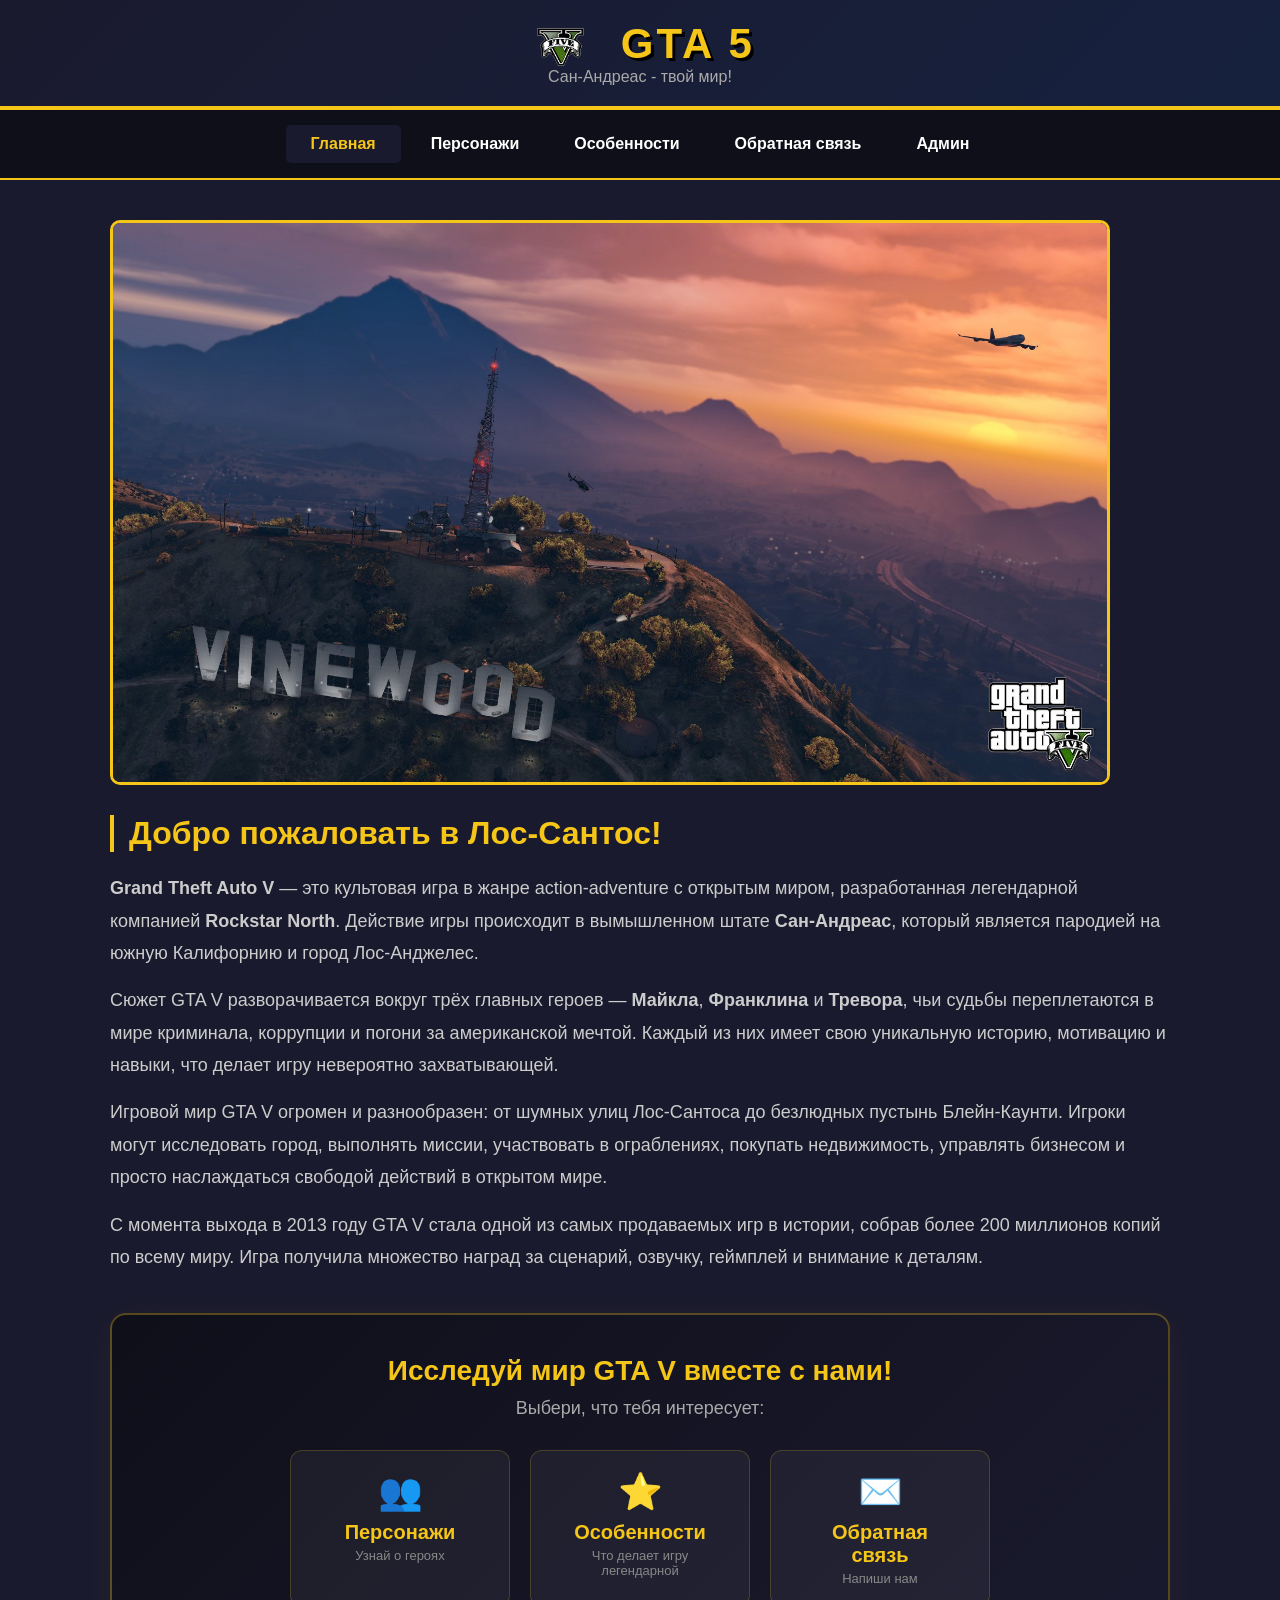
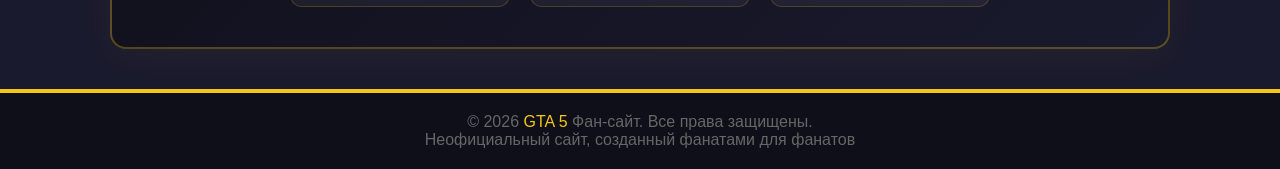
==== index.html @ 1de50dbb "Add files via upload" ====
<!DOCTYPE html>
<html>
<head>
    <title>GTA 5 - Фан-сайт</title>
    <meta http-equiv="Content-Type" content="text/html;charset=utf-8" />
    <link rel="stylesheet" href="css/style.css">
	<link rel="manifest" href="/manifest.json">
	<meta name="apple-mobile-web-app-capable" content="yes">
	<meta name="apple-mobile-web-app-status-bar-style" content="black-translucent">
	<link rel="apple-touch-icon" href="images/icon-192.png">
</head>
<body>

    <div class="header">
    <h1><img src="images/logo.png" alt="GTA 5" class="header-logo"> GTA 5</h1>
    <p>Сан-Андреас - твой мир!</p>
	</div>
    
    <div class="menu">
        <a href="index.html" class="active">Главная</a>
        <a href="characters.html">Персонажи</a>
        <a href="features.html">Особенности</a>
        <a href="feedback.php">Обратная связь</a>
		<a href="admin.php">Админ</a>
    </div>
    
    <div class="content">
        
        <img src="images/vinewood.jpg" alt="Vinewood - GTA 5" class="gta-image">
        
        <h2>Добро пожаловать в Лос-Сантос!</h2>
        
        <p>
            <strong>Grand Theft Auto V</strong> — это культовая игра в жанре action-adventure с открытым миром, 
            разработанная легендарной компанией <strong>Rockstar North</strong>. Действие игры происходит в 
            вымышленном штате <strong>Сан-Андреас</strong>, который является пародией на южную Калифорнию 
            и город Лос-Анджелес.
        </p>
        
        <p>
            Сюжет GTA V разворачивается вокруг трёх главных героев — <strong>Майкла</strong>, 
            <strong>Франклина</strong> и <strong>Тревора</strong>, чьи судьбы переплетаются в мире криминала, 
            коррупции и погони за американской мечтой. Каждый из них имеет свою уникальную историю, 
            мотивацию и навыки, что делает игру невероятно захватывающей.
        </p>
        
        <p>
            Игровой мир GTA V огромен и разнообразен: от шумных улиц Лос-Сантоса до безлюдных пустынь 
            Блейн-Каунти. Игроки могут исследовать город, выполнять миссии, участвовать в ограблениях, 
            покупать недвижимость, управлять бизнесом и просто наслаждаться свободой действий в 
            открытом мире.
        </p>
        
        <p>
            С момента выхода в 2013 году GTA V стала одной из самых продаваемых игр в истории, 
            собрав более 200 миллионов копий по всему миру. Игра получила множество наград за 
            сценарий, озвучку, геймплей и внимание к деталям.
        </p>
        
        <div class="main-cta-block">
            <h2>Исследуй мир GTA V вместе с нами!</h2>
            <p>Выбери, что тебя интересует:</p>
            <div class="cta-buttons">
                <a href="characters.html" class="cta-btn">
                    <span class="cta-icon">👥</span>
                    <span class="cta-label">Персонажи</span>
                    <span class="cta-desc">Узнай о героях</span>
                </a>
                <a href="features.html" class="cta-btn">
                    <span class="cta-icon">⭐</span>
                    <span class="cta-label">Особенности</span>
                    <span class="cta-desc">Что делает игру легендарной</span>
                </a>
                <a href="feedback.html" class="cta-btn">
                    <span class="cta-icon">✉️</span>
                    <span class="cta-label">Обратная связь</span>
                    <span class="cta-desc">Напиши нам</span>
                </a>
            </div>
        </div>
        
    </div>
    
    <div class="footer">
        <p>© 2026 <span>GTA 5</span> Фан-сайт. Все права защищены.</p>
        <p>Неофициальный сайт, созданный фанатами для фанатов</p>
    </div>
	<script>
		if ('serviceWorker' in navigator) {
			navigator.serviceWorker.register('/serviceworker.js')
				.then(reg => console.log('SW registered:', reg))
				.catch(err => console.log('SW registration failed:', err));
		}
	</script>
</body>
</html>
---- css/style.css ----
* {
    margin: 0;
    padding: 0;
    box-sizing: border-box;
}

body {
    background-color: #1a1a2e;
    color: #ffffff;
    font-family: Arial, sans-serif;
}

.header {
    background: linear-gradient(135deg, #1a1a2e, #16213e);
    border-bottom: 4px solid #f5c518;
    padding: 20px 0;
    text-align: center;
}

.header h1 {
    color: #f5c518;
    font-size: 42px;
    text-shadow: 3px 3px 0 #000;
    letter-spacing: 3px;
}

.header-logo {
    height: 40px;
    width: auto;
    vertical-align: middle;
    margin-right: 10px;
}

.header p {
    color: #aaa;
    font-size: 16px;
}

.menu {
    background: #0f0f1a;
    padding: 15px 0;
    text-align: center;
    border-bottom: 2px solid #f5c518;
    display: flex;
    justify-content: center;
    flex-wrap: wrap;
    gap: 5px;
}

.menu a {
    color: #fff;
    text-decoration: none;
    padding: 10px 25px;
    font-weight: bold;
    border-radius: 5px;
    transition: all 0.3s;
}

.menu a:hover,
.menu a.active {
    color: #f5c518;
    background: #1a1a2e;
}

.content {
    max-width: 1100px;
    margin: 40px auto;
    padding: 0 20px;
}

.content h2 {
    color: #f5c518;
    font-size: 32px;
    border-left: 4px solid #f5c518;
    padding-left: 15px;
    margin: 30px 0 20px;
}

.content p {
    font-size: 18px;
    line-height: 1.8;
    color: #ccc;
    margin-bottom: 15px;
}

.subtitle {
    text-align: center;
    color: #888;
    font-size: 18px;
    margin-top: -10px;
    margin-bottom: 30px;
}

.gta-image {
    width: 100%;
    max-width: 1000px;
    border-radius: 10px;
    border: 3px solid #f5c518;
    margin: 20px 0;
    display: block;
}

.character-card {
    background: #0f0f1a;
    border: 2px solid #f5c518;
    border-radius: 12px;
    padding: 25px 20px;
    width: 220px;
    text-align: center;
    transition: transform 0.3s;
    box-shadow: 0 4px 15px rgba(0,0,0,0.4);
}

.character-card:hover {
    transform: translateY(-8px);
    box-shadow: 0 8px 30px rgba(245,197,24,0.2);
}

.character-card h3 {
    color: #f5c518;
    font-size: 22px;
    margin: 12px 0 5px;
}

.character-card p {
    color: #bbb;
    font-size: 14px;
    line-height: 1.4;
}

.character-avatar {
    width: 130px;
    height: 130px;
    border-radius: 50%;
    border: 3px solid #f5c518;
    margin: 0 auto 10px;
    display: block;
    object-fit: cover;
    transition: transform 0.3s;
}

.character-card:hover .character-avatar {
    transform: scale(1.05);
    border-color: #fff;
}

.characters-row {
    display: flex;
    justify-content: center;
    gap: 30px;
    margin-top: 25px;
    flex-wrap: wrap;
}

.characters-row.two-cards .character-card {
    flex: 1;
    max-width: 320px;
    min-width: 200px;
}

.card-link {
    color: #f5c518;
    text-decoration: none;
    font-weight: bold;
    display: inline-block;
    margin-top: 10px;
    font-size: 14px;
}

.card-link:hover {
    color: #fff;
    text-decoration: underline;
}

.character-detail {
    background: #0f0f1a;
    border-radius: 12px;
    padding: 25px;
    margin: 25px 0;
    border-left: 4px solid #f5c518;
}

.character-detail-wrapper {
    display: flex;
    gap: 30px;
    align-items: flex-start;
}

.character-portrait {
    width: 180px;
    height: 220px;
    border-radius: 10px;
    border: 3px solid #f5c518;
    object-fit: cover;
    flex-shrink: 0;
}

.character-info {
    flex: 1;
}

.character-info h3 {
    color: #f5c518;
    font-size: 28px;
    margin-bottom: 10px;
}

.character-info p {
    color: #ccc;
    font-size: 16px;
    line-height: 1.8;
    margin: 8px 0;
}

.character-info strong {
    color: #f5c518;
}

.character-stats-detail {
    display: flex;
    flex-wrap: wrap;
    gap: 10px;
    margin-top: 12px;
}

.character-stats-detail span {
    color: #aaa;
    font-size: 14px;
    padding: 4px 14px;
    background: rgba(255,255,255,0.05);
    border-radius: 4px;
    border: 1px solid rgba(245, 197, 24, 0.1);
}

/* ===== СТРАНИЦА "ОСОБЕННОСТИ" (сетка) ===== */
.features-grid {
    display: grid;
    grid-template-columns: repeat(2, 1fr);
    gap: 25px;
    margin: 30px 0;
}

.feature-card {
    background: #0f0f1a;
    border: 1px solid rgba(245, 197, 24, 0.2);
    border-radius: 12px;
    padding: 25px;
    transition: all 0.3s;
}

.feature-card:hover {
    border-color: #f5c518;
    transform: translateY(-5px);
    box-shadow: 0 8px 30px rgba(245, 197, 24, 0.1);
}

.feature-icon {
    font-size: 40px;
    margin-bottom: 10px;
}

.feature-card h3 {
    color: #f5c518;
    font-size: 20px;
    margin: 0 0 10px;
}

.feature-card p {
    color: #bbb;
    font-size: 15px;
    line-height: 1.7;
    margin: 0 0 12px;
}

.feature-tag {
    display: inline-block;
    background: rgba(245, 197, 24, 0.15);
    color: #f5c518;
    font-size: 12px;
    font-weight: bold;
    padding: 4px 14px;
    border-radius: 20px;
    text-transform: uppercase;
    letter-spacing: 1px;
}

.feedback-container {
    display: flex;
    gap: 50px;
    margin: 30px 0 40px;
}

.feedback-form {
    flex: 2;
}

.feedback-info {
    flex: 1;
    background: #0f0f1a;
    border-radius: 12px;
    padding: 25px;
    border: 1px solid rgba(245, 197, 24, 0.2);
    align-self: flex-start;
}

.feedback-info h3 {
    color: #f5c518;
    font-size: 22px;
    margin: 0 0 20px 0;
    border-bottom: 2px solid rgba(245, 197, 24, 0.2);
    padding-bottom: 10px;
}

.info-item {
    display: flex;
    align-items: center;
    gap: 15px;
    padding: 10px 0;
    border-bottom: 1px solid rgba(255,255,255,0.05);
    color: #ccc;
    font-size: 15px;
}

.info-item:last-of-type {
    border-bottom: none;
}

.info-icon {
    font-size: 22px;
    width: 35px;
    text-align: center;
}

.info-note {
    margin-top: 20px;
    padding-top: 15px;
    border-top: 1px solid rgba(245, 197, 24, 0.2);
}

.info-note p {
    color: #888;
    font-size: 14px;
    line-height: 1.6;
    margin: 5px 0;
}

.form-group {
    margin-bottom: 20px;
}

.form-group label {
    display: block;
    color: #ddd;
    font-weight: bold;
    margin-bottom: 5px;
    font-size: 15px;
}

.form-group input,
.form-group textarea,
.form-group select {
    width: 100%;
    padding: 12px 15px;
    background: #0f0f1a;
    border: 2px solid #2a2a3e;
    border-radius: 8px;
    color: #fff;
    font-size: 16px;
    transition: border-color 0.3s;
    font-family: Arial, sans-serif;
}

.form-group input:focus,
.form-group textarea:focus,
.form-group select:focus {
    border-color: #f5c518;
    outline: none;
}

.form-group select option {
    background: #1a1a2e;
    color: #fff;
}

.form-group textarea {
    resize: vertical;
    min-height: 120px;
}

.btn-submit {
    background: linear-gradient(135deg, #f5c518, #e6b800);
    color: #1a1a2e;
    border: none;
    padding: 14px 40px;
    font-size: 18px;
    font-weight: bold;
    border-radius: 8px;
    cursor: pointer;
    transition: transform 0.3s, box-shadow 0.3s;
    width: 100%;
}

.btn-submit:hover {
    transform: translateY(-2px);
    box-shadow: 0 8px 30px rgba(245, 197, 24, 0.3);
}

.btn {
    display: inline-block;
    background: #f5c518;
    color: #1a1a2e;
    padding: 12px 30px;
    text-decoration: none;
    font-weight: bold;
    border-radius: 5px;
    transition: background 0.3s;
    margin-top: 10px;
}

.btn:hover {
    background: #e6b800;
}

.main-cta-block {
    background: linear-gradient(135deg, #0f0f1a, #1a1a2e);
    border: 2px solid rgba(245, 197, 24, 0.3);
    border-radius: 16px;
    padding: 40px 30px;
    margin: 40px 0;
    text-align: center;
    box-shadow: 0 8px 40px rgba(245, 197, 24, 0.05);
}

.main-cta-block h2 {
    color: #f5c518;
    font-size: 28px;
    margin: 0 0 5px 0;
    border: none;
    padding: 0;
}

.main-cta-block p {
    color: #aaa;
    font-size: 18px;
    margin: 0 0 25px 0;
}

.cta-buttons {
    display: flex;
    justify-content: center;
    gap: 20px;
    flex-wrap: wrap;
}

.cta-btn {
    display: flex;
    flex-direction: column;
    align-items: center;
    background: rgba(255, 255, 255, 0.05);
    border: 1px solid rgba(245, 197, 24, 0.2);
    border-radius: 12px;
    padding: 20px 30px;
    min-width: 150px;
    text-decoration: none;
    transition: all 0.3s;
    flex: 1;
    max-width: 220px;
}

.cta-btn:hover {
    background: rgba(245, 197, 24, 0.1);
    border-color: #f5c518;
    transform: translateY(-5px);
    box-shadow: 0 8px 30px rgba(245, 197, 24, 0.15);
}

.cta-icon {
    font-size: 36px;
    margin-bottom: 8px;
}

.cta-label {
    color: #f5c518;
    font-size: 20px;
    font-weight: bold;
}

.cta-desc {
    color: #888;
    font-size: 13px;
    margin-top: 4px;
}

.footer {
    background: #0f0f1a;
    border-top: 4px solid #f5c518;
    text-align: center;
    padding: 20px;
    margin-top: 40px;
    color: #666;
}

.footer span {
    color: #f5c518;
}

@media (max-width: 992px) {
    .feedback-container {
        flex-direction: column;
    }
    .feedback-info {
        order: -1;
    }
    .features-grid {
        grid-template-columns: 1fr 1fr;
        gap: 20px;
    }
}

@media (max-width: 768px) {
    .header h1 { font-size: 32px; }
    .header-logo { height: 30px; }
    .menu a { padding: 8px 15px; font-size: 14px; }
    .content h2 { font-size: 26px; }
    .content p { font-size: 16px; }
    .character-card { width: 180px; padding: 20px 15px; }
    .character-avatar { width: 100px; height: 100px; }
    .character-portrait { width: 150px; height: 180px; }
    .character-detail-wrapper { flex-direction: column; align-items: center; text-align: center; }
    .characters-row.two-cards .character-card { max-width: 250px; min-width: 160px; }
    .features-grid { grid-template-columns: 1fr; gap: 15px; }
    .feature-card { padding: 20px; }
    .feature-icon { font-size: 32px; }
    .feature-card h3 { font-size: 18px; }
    .main-cta-block { padding: 30px 20px; }
    .main-cta-block h2 { font-size: 22px; }
    .cta-buttons { flex-direction: column; align-items: center; }
    .cta-btn { max-width: 280px; width: 100%; padding: 15px 20px; flex-direction: row; gap: 15px; }
    .cta-icon { font-size: 28px; margin-bottom: 0; }
    .cta-desc { display: none; }
}

@media (max-width: 580px) {
    .characters-row { flex-direction: column; align-items: center; gap: 15px; }
    .character-card { width: 100%; max-width: 280px; }
    .characters-row.two-cards .character-card { max-width: 280px; flex: unset; }
    .header h1 { font-size: 24px; }
    .content h2 { font-size: 20px; }
    .character-portrait { width: 120px; height: 150px; }
    .btn { width: 100%; text-align: center; }
    .btn-submit { font-size: 16px; padding: 12px 20px; }
    .form-group input,
    .form-group textarea,
    .form-group select { font-size: 14px; padding: 10px 12px; }
    .main-cta-block h2 { font-size: 18px; }
    .main-cta-block p { font-size: 15px; }
    .cta-btn { padding: 12px 16px; min-width: unset; }
    .cta-icon { font-size: 24px; }
    .cta-label { font-size: 16px; }
}
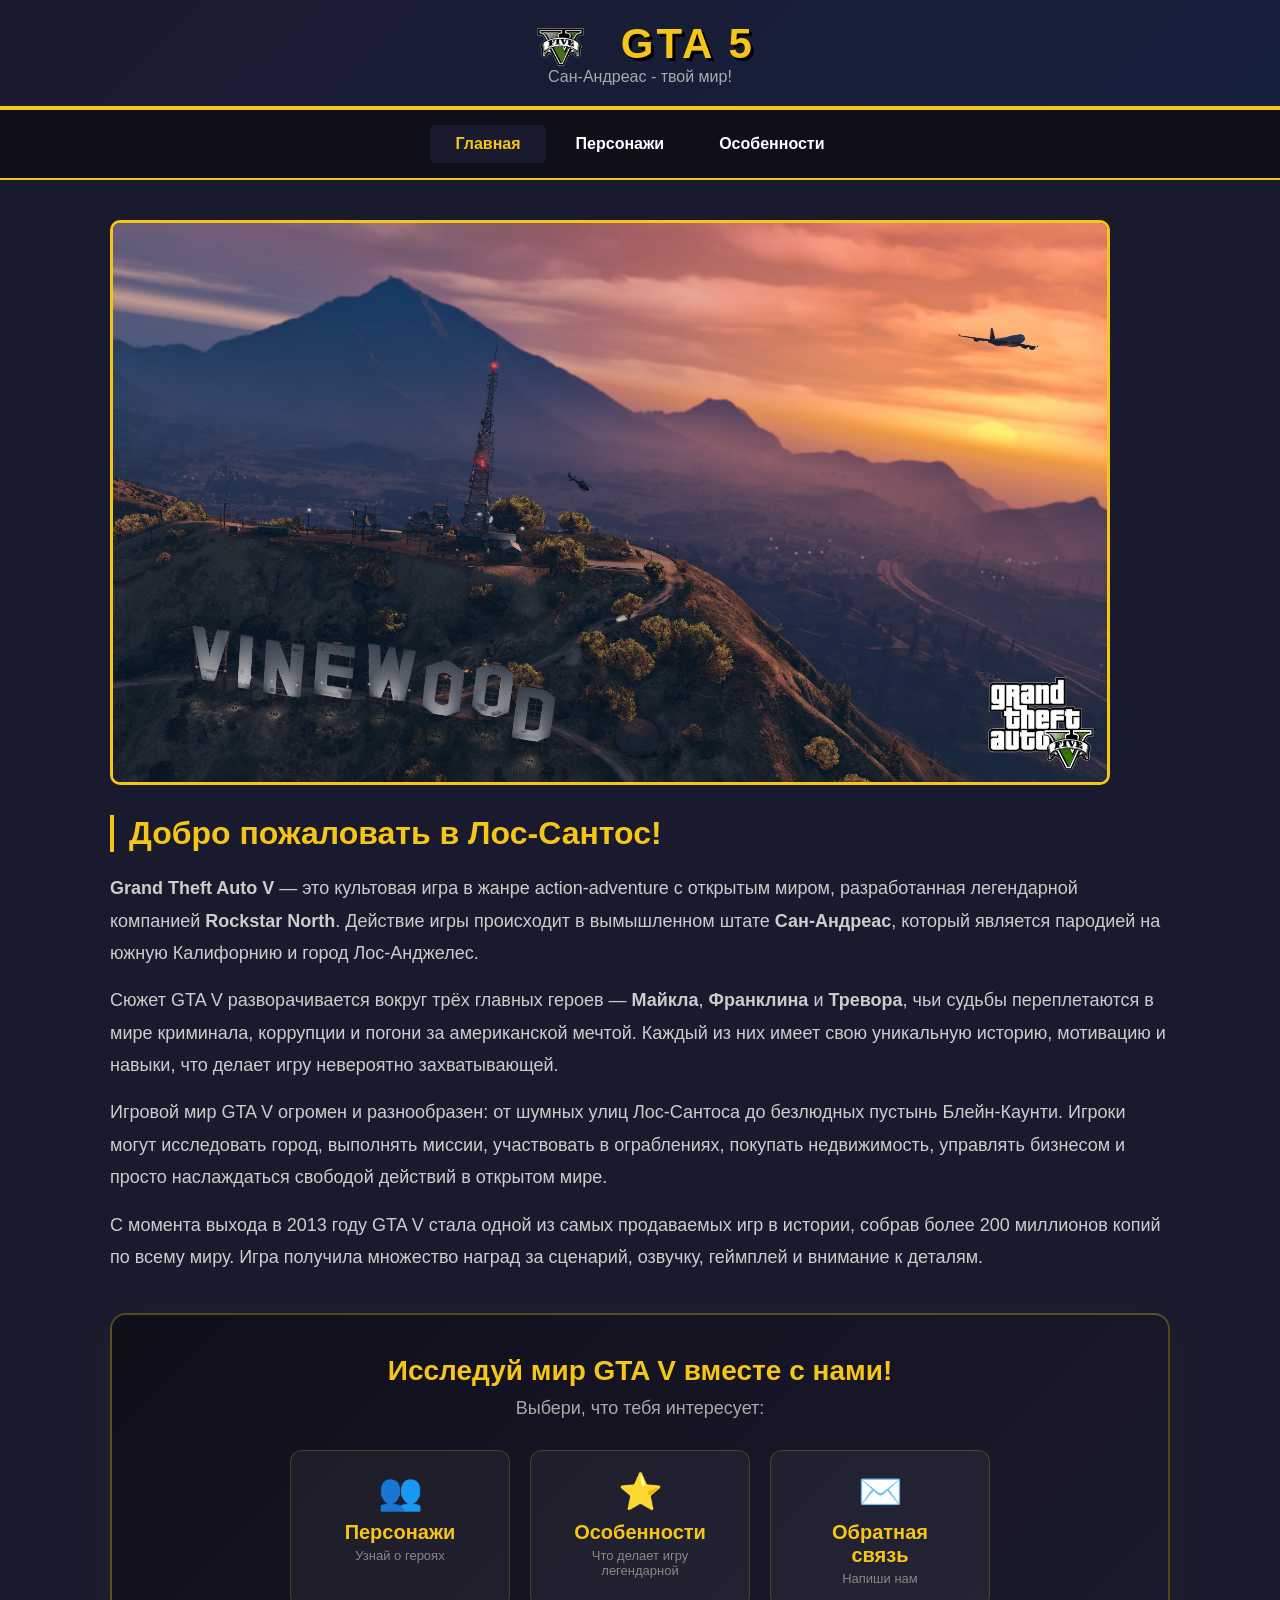
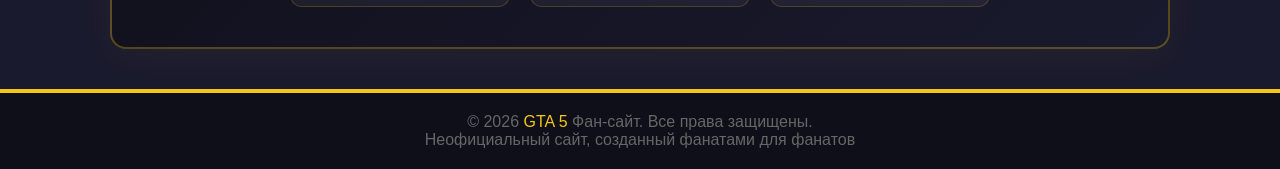
==== commit a9ab1a5c: "Update index.html" ====
--- a/index.html
+++ b/index.html
@@ -20,8 +20,6 @@
         <a href="index.html" class="active">Главная</a>
         <a href="characters.html">Персонажи</a>
         <a href="features.html">Особенности</a>
-        <a href="feedback.php">Обратная связь</a>
-		<a href="admin.php">Админ</a>
     </div>
     
     <div class="content">
@@ -93,4 +91,4 @@
 		}
 	</script>
 </body>
-</html>+</html>
